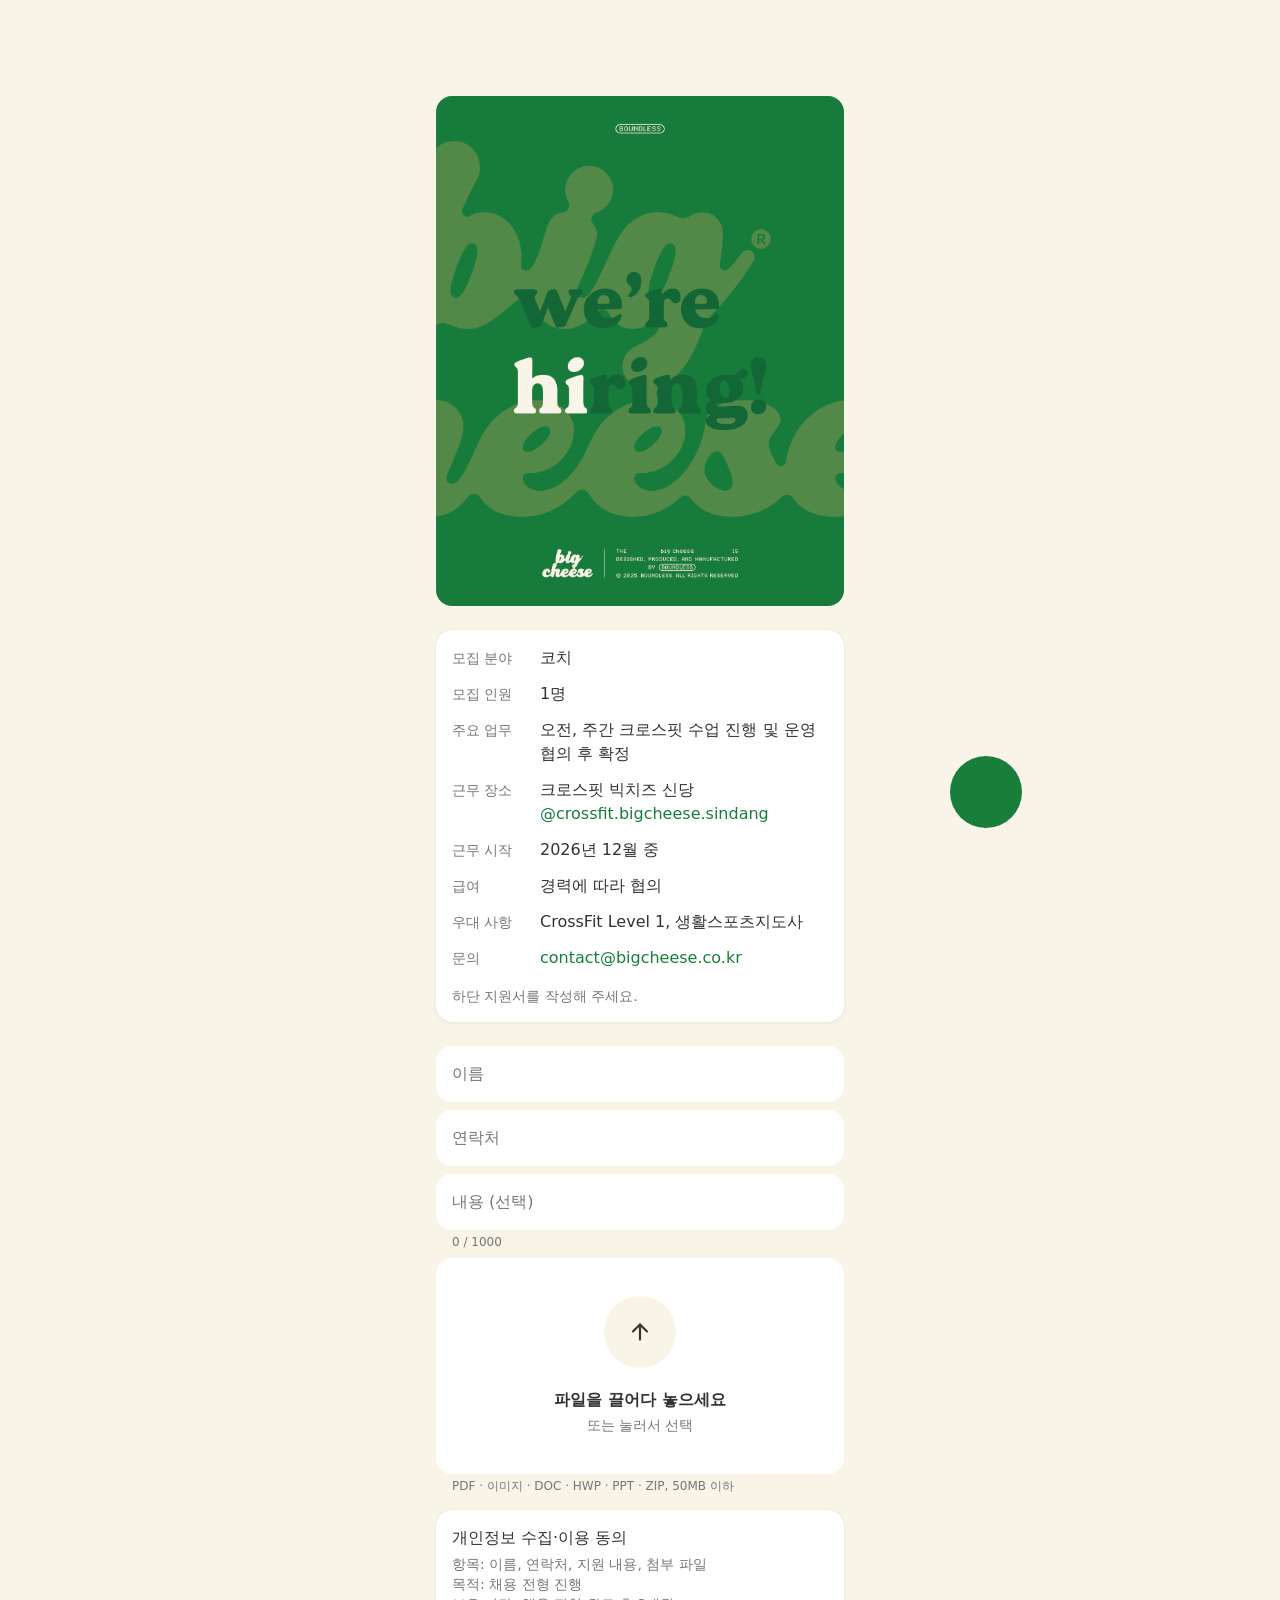
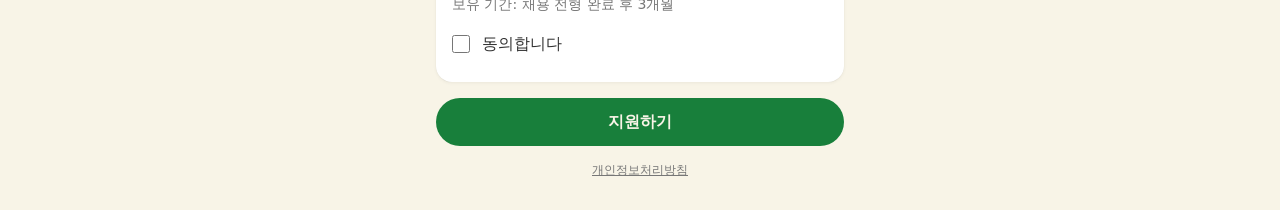
==== recruit.html @ 82b70834 "Update recruit.html" ====
<!DOCTYPE html>
<html lang="ko">
<head>
    <meta charset="UTF-8">
    <meta name="viewport" content="width=device-width, initial-scale=1.0">
    <meta name="theme-color" content="#F8F4E7">
    <meta name="robots" content="noindex">
    <title>채용 지원 | bigcheese</title>
    <link rel="icon" type="image/png" sizes="196x196" href="https://cdn.imweb.me/thumbnail/20250306/180662c3f2550.png">
    <link rel="stylesheet" crossorigin href="https://cdn.jsdelivr.net/gh/orioncactus/pretendard@v1.3.9/dist/web/variable/pretendardvariable-dynamic-subset.min.css">
    <style>
        /* 빅치즈 디자인 규격 — 앱 header.html과 같은 토큰 · 컴포넌트 (필요한 것만) */
        :root {
            --bc-color-primary: #187F3B;
            --bc-color-on-primary: #F8F4E7;
            --bc-color-surface: #F8F4E7;
            --bc-color-surface-container-lowest: #FFFFFF;
            --bc-color-on-surface: #333333;
            --bc-color-on-surface-variant: #777777;
            --bc-color-outline: #CCCCCC;
            --bc-color-outline-variant: #E6E6E6;
            --bc-color-error: #E4007F;
            --bc-color-inverse-surface: #333333;
            --bc-color-inverse-on-surface: #F8F4E7;
            --bc-font-body: "Pretendard Variable", Pretendard, -apple-system, BlinkMacSystemFont, system-ui, Roboto, sans-serif;
            --bc-type-title-m-em: 600 16px/24px var(--bc-font-body);
            --bc-type-title-m: 500 16px/24px var(--bc-font-body);
            --bc-type-body-l: 400 16px/24px var(--bc-font-body);
            --bc-type-body-m: 400 14px/20px var(--bc-font-body);
            --bc-type-body-s: 400 12px/16px var(--bc-font-body);
            --bc-type-label-l: 500 14px/20px var(--bc-font-body);
            --bc-space-4: 4px; --bc-space-8: 8px; --bc-space-12: 12px; --bc-space-16: 16px; --bc-space-24: 24px; --bc-space-32: 32px;
            --bc-radius-input: 16px; --bc-radius-card: 16px; --bc-radius-list-item: 4px; --bc-radius-full: 999px;
            --bc-layout-margin: 16px; --bc-layout-max-width: 440px;
            --bc-touch-min: 44px;
            --bc-elevation-1: 0 0.1px 1px 0 rgba(0, 0, 0, 0.1), 0 1px 3px 1px rgba(0, 0, 0, 0.03);
            --bc-elevation-3: 0 1px 3px 0 rgba(0, 0, 0, 0.30), 0 4px 8px 3px rgba(0, 0, 0, 0.15);
        }

        * { margin: 0; padding: 0; box-sizing: border-box; }
        body {
            background: var(--bc-color-surface); color: var(--bc-color-on-surface);
            font: var(--bc-type-body-l); word-break: keep-all; -webkit-tap-highlight-color: transparent;
        }
        [hidden] { display: none !important; }

        /* bc-page */
        .bc-page {
            width: 100%; max-width: var(--bc-layout-max-width); margin: 0 auto;
            padding: var(--bc-space-32) var(--bc-layout-margin); font-kerning: normal;
        }
        .bc-body-s { font: var(--bc-type-body-s); }

        /* bc-input + bc-field (M3 filled text field) */
        .bc-input {
            width: 100%; height: 48px; padding: 0 var(--bc-space-16);
            border: 0; border-radius: var(--bc-radius-input); outline: none;
            font: var(--bc-type-body-l); color: var(--bc-color-on-surface);
            background: var(--bc-color-surface-container-lowest);
            -webkit-appearance: none; appearance: none;
        }
        .bc-input::placeholder  { color: var(--bc-color-outline); }
        .bc-input:focus-visible { box-shadow: inset 0 0 0 2px var(--bc-color-primary); }
        textarea.bc-input { resize: none; }
        .bc-field { position: relative; display: block; }
        .bc-field .bc-input { display: block; height: 56px; padding: 24px var(--bc-space-16) 8px; }
        .bc-field textarea.bc-input { height: 56px; min-height: 56px; overflow: hidden; }
        .bc-field-label {
            position: absolute; left: var(--bc-space-16); right: var(--bc-space-16); top: 16px;
            overflow: hidden; white-space: nowrap; text-overflow: ellipsis; pointer-events: none;
            font: var(--bc-type-body-l); color: var(--bc-color-on-surface-variant);
            transition: top 0.15s, font-size 0.15s, line-height 0.15s;
        }
        .bc-field .bc-input:focus + .bc-field-label,
        .bc-field .bc-input:not(:placeholder-shown) + .bc-field-label { top: 8px; font: var(--bc-type-body-s); }
        .bc-field .bc-input:focus + .bc-field-label { color: var(--bc-color-primary); }
        .bc-field .bc-input::placeholder       { color: transparent; }
        .bc-field .bc-input:focus::placeholder { color: var(--bc-color-outline); }
        .bc-field-support { display: block; margin-top: var(--bc-space-4); padding: 0 var(--bc-space-16); font: var(--bc-type-body-s); color: var(--bc-color-on-surface-variant); }
        .bc-field-support.is-error-msg { display: none; color: var(--bc-color-error); }
        .bc-field.is-error .bc-input,
        .bc-field.is-error .rc-zone { box-shadow: inset 0 0 0 2px var(--bc-color-error); }
        .bc-field.is-error .bc-field-label { color: var(--bc-color-error); }
        .bc-field.is-error .is-error-msg { display: block; }
        .bc-field.is-error .is-hint { display: none; }

        /* bc-card */
        .bc-card {
            display: flex; flex-direction: column; padding: var(--bc-space-16);
            border-radius: var(--bc-radius-card); background: var(--bc-color-surface-container-lowest);
            box-shadow: var(--bc-elevation-1);
        }

        /* bc-btn L block */
        .bc-btn {
            position: relative; display: inline-flex; align-items: center; justify-content: center;
            border: none; border-radius: var(--bc-radius-full); cursor: pointer;
            background: var(--bc-color-primary); color: var(--bc-color-on-primary);
        }
        .bc-btn:disabled { opacity: 0.38; cursor: default; }
        .bc-btn::before {
            content: ''; position: absolute; inset: 0; border-radius: inherit; pointer-events: none;
            background: currentColor; opacity: 0; transition: opacity 0.15s;
        }
        .bc-btn:active:not(:disabled)::before { opacity: 0.1; }
        .bc-btn-l { min-height: 48px; padding: 0 var(--bc-space-24); font: var(--bc-type-title-m-em); }
        .bc-btn-block { display: flex; width: 100%; }

        /* bc-snackbar — 카카오 채널 버튼 위에 뜸 */
        .bc-snackbar {
            position: fixed; left: 50%; bottom: calc(var(--bc-space-16) + 72px + var(--bc-space-8)); transform: translateX(-50%);
            width: calc(100% - 32px); max-width: calc(var(--bc-layout-max-width) - 32px);
            display: none; align-items: center; min-height: 48px; padding: var(--bc-space-12) var(--bc-space-16);
            border-radius: var(--bc-radius-list-item);
            font: var(--bc-type-body-m); background: var(--bc-color-inverse-surface); color: var(--bc-color-inverse-on-surface);
            box-shadow: var(--bc-elevation-3);
        }
        .bc-snackbar.is-open { display: flex; }

        /* 파일 드롭 (File Drop, DesignBookmark 컴포넌트를 빅치즈 규격으로)
           파일이 위로 오면 면이 살짝 떠오르고 화살표가 까딱이고, 놓으면 원이 삼킴.
           제출하면 원 둘레 링이 실제 업로드 진행률로 차고, 끝나면 초록으로 차오르며 체크가 그려짐 */
        .rc-zone {
            position: relative; height: 216px; border-radius: var(--bc-radius-card);
            background: var(--bc-color-surface-container-lowest); cursor: pointer; overflow: hidden; outline: none;
            will-change: transform; -webkit-user-select: none; user-select: none;
        }
        .rc-zone::after { content: ""; position: absolute; inset: 0; background: var(--bc-color-primary); opacity: calc(var(--h, 0) * 0.08); pointer-events: none; }
        .rc-zone:focus-visible { box-shadow: inset 0 0 0 2px var(--bc-color-primary); }
        .rc-zone.is-locked { cursor: default; }
        .rc-core { position: absolute; left: 50%; top: 38px; width: 72px; height: 72px; margin-left: -36px; border-radius: 50%; background: var(--bc-color-surface); z-index: 1; will-change: transform; }
        .rc-g    { position: absolute; inset: 0; border-radius: 50%; background: var(--bc-color-primary); transform: scale(0); will-change: transform; }
        .rc-ring { position: absolute; inset: 0; width: 100%; height: 100%; transform: rotate(-90deg); opacity: 0; }
        .rc-trk  { stroke: var(--bc-color-outline-variant); }
        .rc-arc  { stroke: var(--bc-color-primary); }
        .rc-ic   { position: absolute; inset: 0; display: grid; place-items: center; color: var(--bc-color-on-surface); will-change: transform, opacity; }
        .rc-ic svg { width: 26px; height: 26px; display: block; }
        .rc-doc  { opacity: 0; }
        .rc-pct  { font: 600 19px/24px var(--bc-font-body); letter-spacing: -.02em; font-variant-numeric: tabular-nums; opacity: 0; }
        .rc-ok   { color: var(--bc-color-on-primary); opacity: 0; }
        .rc-ok svg { width: 30px; height: 30px; }
        .rc-ok path { stroke-dasharray: 24; stroke-dashoffset: 24; }
        .rc-line { position: absolute; left: 16px; right: 16px; z-index: 1; overflow: hidden; text-align: center; pointer-events: none; }
        .rc-line span { position: absolute; left: 0; right: 0; top: 0; white-space: nowrap; overflow: hidden; text-overflow: ellipsis; will-change: transform, opacity; }
        .rc-t { top: 130px; height: 24px; }
        .rc-t span { font: var(--bc-type-title-m-em); }
        .rc-s { top: 157px; height: 20px; }
        .rc-s span { font: var(--bc-type-body-m); color: var(--bc-color-on-surface-variant); font-variant-numeric: tabular-nums; }

        /* 이 화면 배치 */
        .rc-top    { display: flex; align-items: center; justify-content: space-between; gap: var(--bc-space-16); }
        .rc-logo {
            display: block; line-height: 0; background: var(--bc-color-primary);
            -webkit-mask: url(https://cdn.jsdelivr.net/gh/bgchs/bgchs.github.io@main/logo_bc.svg) left center / contain no-repeat;
                    mask: url(https://cdn.jsdelivr.net/gh/bgchs/bgchs.github.io@main/logo_bc.svg) left center / contain no-repeat;
        }
        .rc-logo img { display: block; height: 40px; width: auto; opacity: 0; }
        .rc-sr-only { position: absolute; width: 1px; height: 1px; margin: -1px; padding: 0; overflow: hidden; clip: rect(0 0 0 0); white-space: nowrap; border: 0; }
        .rc-poster { display: block; width: 100%; height: auto; margin: var(--bc-space-24) 0; border-radius: var(--bc-radius-card); }
        .rc-job { margin-bottom: var(--bc-space-24); }
        .rc-job dl { display: grid; grid-template-columns: 72px 1fr; align-items: baseline; gap: var(--bc-space-12) var(--bc-space-16); }
        .rc-job dt { font: var(--bc-type-label-l); color: var(--bc-color-on-surface-variant); }
        .rc-job dd { font: var(--bc-type-body-l); }
        .rc-job a  { color: var(--bc-color-primary); text-decoration: none; }
        .rc-job-note { margin-top: var(--bc-space-16); font: var(--bc-type-body-m); color: var(--bc-color-on-surface-variant); }
        .rc-fields { display: flex; flex-direction: column; gap: var(--bc-space-8); }
        .rc-agree  { margin-top: var(--bc-space-16); }
        .rc-agree-title { font: var(--bc-type-title-m); }
        .rc-agree-list  { list-style: none; margin-top: var(--bc-space-4); font: var(--bc-type-body-m); color: var(--bc-color-on-surface-variant); }
        .rc-agree-row   { display: flex; align-items: center; gap: var(--bc-space-12); min-height: var(--bc-touch-min); margin-top: var(--bc-space-8); cursor: pointer; }
        .rc-agree-row input { width: 18px; height: 18px; margin: 0; flex-shrink: 0; accent-color: var(--bc-color-primary); }
        .rc-agree.is-error { box-shadow: inset 0 0 0 2px var(--bc-color-error); }
        .rc-agree.is-error + .is-error-msg { display: block; }
        .rc-submit { margin-top: var(--bc-space-16); }
        .rc-done   { text-align: center; }
        .rc-privacy { display: block; margin-top: var(--bc-space-16); text-align: center; color: var(--bc-color-on-surface-variant); }

        /* 카카오톡 채널 버튼: 모바일은 내용 기둥(440) 오른쪽 아래 16, PC는 내용 바깥 */
        .rc-kakao {
            position: fixed; bottom: var(--bc-space-16);
            right: max(var(--bc-layout-margin), calc((100% - var(--bc-layout-max-width)) / 2 + var(--bc-layout-margin)));
            z-index: 10;
            display: flex; align-items: center; justify-content: center;
            width: 72px; height: 72px; border-radius: 50%;
            background: var(--bc-color-primary);
        }
        .bc-page { padding-bottom: calc(var(--bc-space-16) + 72px + var(--bc-space-16)); }
        @media (min-width: 768px) {
            .rc-kakao { right: auto; left: calc(50% + 310px); bottom: 72px; }
            .bc-page { padding-bottom: var(--bc-space-32); }
            .bc-snackbar { bottom: var(--bc-space-16); }
        }
        .rc-kakao .ch-icon {
            width: 40px; height: 40px; background: #fff;
            -webkit-mask: url(https://cdn.jsdelivr.net/gh/bgchs/bgchs.github.io@main/btn/btn_channel.svg) center / contain no-repeat;
                    mask: url(https://cdn.jsdelivr.net/gh/bgchs/bgchs.github.io@main/btn/btn_channel.svg) center / contain no-repeat;
        }
    </style>
</head>
<body>
<main class="bc-page">
    <header class="rc-top">
        <a class="rc-logo" href="/"><img src="https://cdn.jsdelivr.net/gh/bgchs/bgchs.github.io@main/logo_bc.svg" alt="bigcheese"></a>
        <h1 class="rc-sr-only">채용 지원</h1>
    </header>

    <img class="rc-poster" src="https://bgchs.github.io/hiring_poster.png" alt="WE'RE HIRING">

    <section class="bc-card rc-job" aria-label="채용 공고">
        <dl>
            <dt>모집 분야</dt><dd>코치</dd>
            <dt>모집 인원</dt><dd>1명</dd>
            <dt>주요 업무</dt><dd>오전, 주간 크로스핏 수업 진행 및 운영<br>협의 후 확정</dd>
            <dt>근무 장소</dt><dd>크로스핏 빅치즈 신당<br><a href="https://www.instagram.com/crossfit.bigcheese.sindang" target="_blank" rel="noopener">@crossfit.bigcheese.sindang</a></dd>
            <dt>근무 시작</dt><dd>2026년 12월 중</dd>
            <dt>급여</dt><dd>경력에 따라 협의</dd>
            <dt>우대 사항</dt><dd>CrossFit Level 1, 생활스포츠지도사</dd>
            <dt>문의</dt><dd><a href="mailto:contact@bigcheese.co.kr">contact@bigcheese.co.kr</a></dd>
        </dl>
        <p class="rc-job-note">하단 지원서를 작성해 주세요.</p>
    </section>

    <form id="rc-form" novalidate>
        <div class="rc-fields">
            <label class="bc-field">
                <input class="bc-input" id="rc-name" type="text" maxlength="50" autocomplete="name" placeholder=" ">
                <span class="bc-field-label">이름</span>
                <span class="bc-field-support is-error-msg"></span>
            </label>
            <label class="bc-field">
                <input class="bc-input" id="rc-phone" type="tel" inputmode="numeric" maxlength="13" autocomplete="tel" placeholder="010-0000-0000">
                <span class="bc-field-label">연락처</span>
                <span class="bc-field-support is-error-msg"></span>
            </label>
            <label class="bc-field">
                <textarea class="bc-input" id="rc-content" maxlength="1000" placeholder=" "></textarea>
                <span class="bc-field-label">내용 (선택)</span>
                <span class="bc-field-support is-error-msg"></span>
                <span class="bc-field-support is-hint"><span id="rc-count">0</span> / 1000</span>
            </label>
            <div class="bc-field">
                <div class="rc-zone" id="rc-zone" role="button" tabindex="0" aria-label="파일 첨부. 끌어다 놓거나 눌러서 선택">
                    <div class="rc-core" id="rc-core">
                        <i class="rc-g" id="rc-g"></i>
                        <svg class="rc-ring" id="rc-ring" viewBox="0 0 72 72" fill="none" stroke-width="3" stroke-linecap="round"><circle class="rc-trk" cx="36" cy="36" r="33"/><circle class="rc-arc" id="rc-arc" cx="36" cy="36" r="33"/></svg>
                        <span class="rc-ic" id="rc-up"><svg viewBox="0 0 24 24" fill="none" stroke="currentColor" stroke-width="2" stroke-linecap="round" stroke-linejoin="round"><path d="M12 19V5M5.5 11.5 12 5l6.5 6.5"/></svg></span>
                        <span class="rc-ic rc-doc" id="rc-doc"><svg viewBox="0 0 24 24" fill="none" stroke="currentColor" stroke-width="1.9" stroke-linecap="round" stroke-linejoin="round"><path d="M14 3H7a2 2 0 0 0-2 2v14a2 2 0 0 0 2 2h10a2 2 0 0 0 2-2V8z"/><path d="M14 3v5h5"/></svg></span>
                        <span class="rc-ic rc-pct" id="rc-pct">0</span>
                        <span class="rc-ic rc-ok" id="rc-ok"><svg viewBox="0 0 24 24" fill="none" stroke="currentColor" stroke-width="2.4" stroke-linecap="round" stroke-linejoin="round"><path id="rc-tick" d="M5 12.5l4.5 4.5L19 7.5"/></svg></span>
                    </div>
                    <div class="rc-line rc-t" id="rc-t"><span></span></div>
                    <div class="rc-line rc-s" id="rc-s"><span></span></div>
                    <input type="file" id="rc-file" hidden tabindex="-1" aria-hidden="true" accept=".pdf,.jpg,.jpeg,.png,.doc,.docx,.hwp,.hwpx,.ppt,.pptx,.zip">
                </div>
                <span class="bc-field-support is-error-msg"></span>
                <span class="bc-field-support is-hint">PDF · 이미지 · DOC · HWP · PPT · ZIP, 50MB 이하</span>
            </div>
        </div>

        <div class="bc-card rc-agree" id="rc-agree-card">
            <p class="rc-agree-title">개인정보 수집·이용 동의</p>
            <ul class="rc-agree-list">
                <li>항목: 이름, 연락처, 지원 내용, 첨부 파일</li>
                <li>목적: 채용 전형 진행</li>
                <li>보유 기간: 채용 전형 완료 후 3개월</li>
            </ul>
            <label class="rc-agree-row"><input type="checkbox" id="rc-agree"> 동의합니다</label>
        </div>
        <span class="bc-field-support is-error-msg">동의가 필요합니다.</span>

        <button class="bc-btn bc-btn-l bc-btn-block rc-submit" id="rc-submit" type="submit">지원하기</button>
    </form>

    <div class="bc-card rc-done" id="rc-done" hidden>지원이 접수되었습니다.</div>

    <a class="bc-body-s rc-privacy" href="/privacy">개인정보처리방침</a>
</main>

<a class="rc-kakao" href="https://pf.kakao.com/_xaFPfn/chat" target="_blank" rel="noopener">
    <span class="ch-icon" role="img" aria-label="카카오톡 채널 문의"></span>
</a>

<div class="bc-snackbar" id="rc-snackbar" role="status"></div>

<script>
/* ==========================================
   파일 드롭 (RCDrop)
   DesignBookmark File Drop의 스프링 엔진과 스프링 값(stiffness damping)을 그대로 사용.
   데모용 자동 재생(파일 칩이 날아오는 장면)은 빼고, 실제 선택 · 업로드 진행률에 연결.
   ========================================== */
window.RCDrop = (() => {
    /* 스프링 엔진 (원본 motion.js와 같음): rAF 한 루프, dt 상한 1/30초, 프레임당 4번 나눠 계산 */
    const reduce = matchMedia('(prefers-reduced-motion: reduce)').matches;
    const S = (x, k = 400, c = 30) => ({ x, v: 0, t: x, k, c: reduce ? 2 * Math.sqrt(k) : c });   // 움직임 줄이기: 임계 감쇠(튕김 없음)
    const step = (s, dt) => { const a = -s.k * (s.x - s.t) - s.c * s.v; s.v += a * dt; s.x += s.v * dt; };
    const clamp = (v, a, b) => Math.max(a, Math.min(b, v));
    const timers = [];
    const after = (sec, fn) => { timers.push({ t: sec, fn }); };

    const $ = id => document.getElementById(id);
    const zone = $('rc-zone'), core = $('rc-core'), g = $('rc-g'), ring = $('rc-ring'), arc = $('rc-arc');
    const up = $('rc-up'), doc = $('rc-doc'), pct = $('rc-pct'), ok = $('rc-ok'), tick = $('rc-tick'), pick = $('rc-file');
    const CIRC = 2 * Math.PI * 33;
    const MAX_SIZE = 50 * 1024 * 1024;
    const EXT_RE = /\.(pdf|jpe?g|png|docx?|hwpx?|pptx?|zip)$/i;
    arc.style.strokeDasharray = CIRC.toFixed(2);

    /* 끌어다 놓기가 되는 기기(마우스)만 "끌어다 놓으세요" */
    const canDrag = matchMedia('(hover: hover) and (pointer: fine)').matches;
    const IDLE_T = canDrag ? '파일을 끌어다 놓으세요' : '눌러서 파일 선택';
    const IDLE_S = canDrag ? '또는 눌러서 선택' : '이력서 · 포트폴리오';

    /* 두 줄 글자: 이전 글자는 위로 빠지고 새 글자가 올라옴 */
    const line = id => { const el = $(id); return { el, cur: el.firstElementChild, old: null, o: S(1, 360, 30) }; };
    const T = line('rc-t'), U = line('rc-s');
    T.cur.textContent = IDLE_T; U.cur.textContent = IDLE_S;
    function say(l, text) {
        if (l.cur.textContent === text) return;
        if (l.old) l.old.remove();
        l.old = l.cur;
        l.cur = document.createElement('span');
        l.cur.textContent = text;
        l.el.appendChild(l.cur);
        l.o.x = 0; l.o.v = 0; l.o.t = 1;
    }

    /* 원본 스프링 값 그대로 */
    const ZS = S(1, 380, 16), ZH = S(0, 300, 26), CS = S(1, 420, 14);                        // 영역 눌림, 파일 올라옴, 원 삼킴
    const UP = S(1, 420, 30), DOC = S(0, 420, 30), PO = S(0, 420, 30), RO = S(0, 300, 30);   // 화살표, 파일 아이콘, 숫자, 링
    const G = S(0, 260, 21), K = S(0, 200, 26);                                               // 초록 채움, 체크
    let phase = 'idle', p = 0, total = 0, name = '', overAt = -9, clock = 0, file = null;
    let onError = () => {}, onPick = () => {};

    const fmt = b => b >= 1e6 ? (b / 1e6).toFixed(1) + ' MB' : Math.max(1, Math.round(b / 1e3)) + ' KB';
    const short = n => n.length > 24 ? n.slice(0, 12) + '…' + n.slice(-9) : n;
    const locked = () => phase === 'upload' || phase === 'done';

    function take(f) {
        if (!f || locked()) return;
        if (!EXT_RE.test(f.name)) { onError('지원하지 않는 파일 형식입니다.'); return; }
        if (f.size >= MAX_SIZE) { onError('50MB 이하 파일만 올릴 수 있습니다.'); return; }
        file = f; name = short(f.name); total = f.size; phase = 'attached';
        UP.t = 0; DOC.t = 1;
        CS.x = 1.2; ZS.x = .965;                 // 원이 삼키고, 영역이 살짝 눌림
        say(T, name); say(U, fmt(total));
        onPick();
    }

    /* 칸 밖에 떨어뜨린 파일을 브라우저가 열어버리지 않게 */
    addEventListener('dragover', e => e.preventDefault());
    addEventListener('drop', e => e.preventDefault());

    zone.addEventListener('dragover', e => { e.preventDefault(); if (!locked()) overAt = clock; });
    zone.addEventListener('drop', e => { e.preventDefault(); overAt = -9; take(e.dataTransfer && e.dataTransfer.files[0]); });
    zone.addEventListener('click', e => { if (!locked() && e.target !== pick) pick.click(); });
    zone.addEventListener('keydown', e => { if ((e.key === 'Enter' || e.key === ' ') && !locked()) { e.preventDefault(); pick.click(); } });
    zone.addEventListener('pointerdown', () => { if (!locked()) ZS.x = .975; });
    pick.addEventListener('change', () => { take(pick.files[0]); pick.value = ''; });

    let last = performance.now();
    function loop(now) {
        const dt = Math.min((now - last) / 1000, 1 / 30); last = now;
        for (let i = timers.length - 1; i >= 0; i--) {
            if ((timers[i].t -= dt) <= 0) timers.splice(i, 1)[0].fn();
        }
        for (let n = 0; n < 4; n++) frame(dt / 4);
        render();
        requestAnimationFrame(loop);
    }
    function frame(dt) {
        clock += dt;
        ZH.t = !locked() && clock - overAt < .2 ? 1 : 0;
        [ZS, ZH, CS, UP, DOC, PO, RO, G, K, T.o, U.o].forEach(s => step(s, dt));
    }
    function render() {
        const h = clamp(ZH.x, 0, 1);
        zone.style.setProperty('--h', h.toFixed(3));
        zone.style.transform = `scale(${(ZS.x * (1 + .025 * ZH.x)).toFixed(4)})`;
        core.style.transform = `translateY(${(-5 * ZH.x).toFixed(2)}px) scale(${CS.x.toFixed(4)})`;
        const bob = -3.5 * h * (.5 + .5 * Math.sin(clock * 7));
        up.style.opacity = clamp(UP.x, 0, 1).toFixed(3);
        up.style.transform = `translateY(${(bob + (1 - UP.x) * -12).toFixed(2)}px) scale(${(.6 + .4 * UP.x).toFixed(3)})`;
        doc.style.opacity = clamp(DOC.x, 0, 1).toFixed(3);
        doc.style.transform = `translateY(${(bob + (1 - DOC.x) * 12).toFixed(2)}px) scale(${(.6 + .4 * DOC.x).toFixed(3)})`;
        pct.style.opacity = clamp(PO.x, 0, 1).toFixed(3);
        pct.style.transform = `scale(${(.7 + .3 * PO.x).toFixed(3)})`;
        ring.style.opacity = clamp(RO.x, 0, 1).toFixed(3);
        arc.style.strokeDashoffset = (CIRC * (1 - p)).toFixed(2);
        g.style.transform = `scale(${Math.max(0, G.x).toFixed(4)})`;
        ok.style.opacity = clamp(K.x * 4, 0, 1).toFixed(3);
        tick.style.strokeDashoffset = (24 * (1 - clamp(K.x, 0, 1))).toFixed(2);
        if (phase === 'upload') {
            const n = String(Math.round(p * 100));
            if (pct.textContent !== n) pct.textContent = n;
        }
        [T, U].forEach(l => {
            const o = clamp(l.o.x, 0, 1);
            l.cur.style.opacity = clamp((o - .35) / .65, 0, 1).toFixed(3);   // 새 글자는 이전 글자가 빠진 뒤에
            l.cur.style.transform = `translateY(${((1 - l.o.x) * 16).toFixed(2)}px)`;
            if (l.old) {
                if (o > .985) { l.old.remove(); l.old = null; }
                else { l.old.style.opacity = clamp(1 - o * 1.8, 0, 1).toFixed(3); l.old.style.transform = `translateY(${(-l.o.x * 16).toFixed(2)}px)`; }
            }
        });
    }
    requestAnimationFrame(loop);

    return {
        get file() { return file; },
        set onError(fn) { onError = fn; },
        set onPick(fn) { onPick = fn; },
        /* 제출 시작: 아이콘 → 링 + 숫자 */
        start() {
            phase = 'upload'; p = 0;
            zone.classList.add('is-locked');
            DOC.t = 0; PO.t = 1; RO.t = 1;
            say(T, '업로드 중'); say(U, `0 KB / ${fmt(total)}`);
        },
        /* 실제 업로드 진행률 */
        progress(sent, size) {
            if (phase !== 'upload') return;
            p = size ? clamp(sent / size, 0, 1) : 0;
            const s = `${fmt(sent)} / ${fmt(size)}`;
            if (U.cur.textContent !== s) U.cur.textContent = s;
        },
        /* 완료: 초록으로 차오르고 체크가 그려진 뒤 다음 화면으로 */
        done(next) {
            phase = 'done'; p = 1;
            PO.t = 0; RO.t = 0; G.t = 1; K.t = 1; CS.x = .84;
            say(T, '업로드 완료'); say(U, `${name} · ${fmt(total)}`);
            after(1.2, next);
        },
        /* 실패: 첨부한 상태로 되돌림 */
        fail() {
            phase = 'attached'; p = 0;
            zone.classList.remove('is-locked');
            PO.t = 0; RO.t = 0; DOC.t = 1;
            say(T, name); say(U, fmt(total));
        }
    };
})();
</script>

<script type="module">
    import { initializeApp } from 'https://www.gstatic.com/firebasejs/12.9.0/firebase-app.js';
    import { getStorage, ref, uploadBytesResumable } from 'https://www.gstatic.com/firebasejs/12.9.0/firebase-storage.js';

    const firebaseConfig = {
        apiKey: 'AIzaSyC2IqqRuw4dpM2UWC1Zp8P3Z7qaJGHE6ZE',
        authDomain: 'bigcheese-on-data.firebaseapp.com',
        projectId: 'bigcheese-on-data',
        storageBucket: 'bigcheese-on-data.firebasestorage.app',
        messagingSenderId: '957073358675',
        appId: '1:957073358675:web:afef19212cea7548ffeba6'
    };

    const MAX_SIZE = 50 * 1024 * 1024;
    const EXT_RE = /\.(pdf|jpe?g|png|docx?|hwpx?|pptx?|zip)$/i;

    const storage = getStorage(initializeApp(firebaseConfig));
    const $ = (id) => document.getElementById(id);
    const form = $('rc-form'), submitBtn = $('rc-submit'), zone = $('rc-zone');

    /* BCField (앱 footer와 같은 동작) */
    const BCField = {
        autoGrow(el) {
            el.style.height = 'auto';
            el.style.height = Math.max(56, el.scrollHeight) + 'px';
        },
        setError(el, msg) {
            const box = el.closest('.bc-field');
            box.classList.add('is-error');
            box.querySelector('.is-error-msg').textContent = msg;
        },
        showErrors(list) {
            list.forEach(([el, msg]) => BCField.setError(el, msg));
            if (list[0]) list[0][0].focus();
        }
    };
    document.addEventListener('input', (e) => {
        const field = e.target.closest && e.target.closest('.bc-field.is-error');
        if (field) field.classList.remove('is-error');
    });

    /* BCSnackbar (앱 footer와 같은 동작) */
    let snackTimer;
    function snackbar(text) {
        const s = $('rc-snackbar');
        s.textContent = text;
        s.classList.add('is-open');
        clearTimeout(snackTimer);
        snackTimer = setTimeout(() => s.classList.remove('is-open'), 4000);
    }

    /* 파일 드롭: 고르거나 놓은 파일이 형식 · 용량에 맞지 않으면 그 칸에 오류 */
    RCDrop.onError = (msg) => BCField.setError(zone, msg);
    RCDrop.onPick = () => zone.closest('.bc-field').classList.remove('is-error');

    $('rc-phone').addEventListener('input', (e) => {
        const d = e.target.value.replace(/\D/g, '').slice(0, 11);
        const isDelete = (e.inputType || '').startsWith('delete');
        let v = d.slice(0, 3);
        if (d.length > 3 || (d.length === 3 && !isDelete)) v += '-' + d.slice(3, 7);
        if (d.length > 7 || (d.length === 7 && !isDelete)) v += '-' + d.slice(7);
        e.target.value = v;
    });

    $('rc-content').addEventListener('input', (e) => {
        BCField.autoGrow(e.target);
        $('rc-count').textContent = e.target.value.length;
    });

    $('rc-agree').addEventListener('change', () => $('rc-agree-card').classList.remove('is-error'));

    form.addEventListener('submit', (e) => {
        e.preventDefault();
        const name = $('rc-name').value.trim();
        const phone = $('rc-phone').value.trim();
        const content = $('rc-content').value.trim();
        const file = RCDrop.file;

        const errors = [];
        if (!name) errors.push([$('rc-name'), '이름을 입력해주세요.']);
        if (phone.replace(/\D/g, '').length < 10) errors.push([$('rc-phone'), '연락처를 입력해주세요.']);
        if (!file) errors.push([zone, '파일을 선택해주세요.']);
        else if (!EXT_RE.test(file.name)) errors.push([zone, '지원하지 않는 파일 형식입니다.']);
        else if (file.size >= MAX_SIZE) errors.push([zone, '50MB 이하 파일만 올릴 수 있습니다.']);

        const agreed = $('rc-agree').checked;
        $('rc-agree-card').classList.toggle('is-error', !agreed);

        if (errors.length) { BCField.showErrors(errors); return; }
        if (!agreed) { $('rc-agree').focus(); return; }
        if (!navigator.onLine) { snackbar('인터넷 연결을 확인해주세요.'); return; }

        submitBtn.disabled = true;
        submitBtn.textContent = '제출 중';
        RCDrop.start();
        const fileName = file.name.replace(/[\/\\]/g, '_');
        const task = uploadBytesResumable(ref(storage, `recruit/${crypto.randomUUID()}/${fileName}`), file, {
            customMetadata: { name, phone, content }
        });

        task.on('state_changed',
            (s) => RCDrop.progress(s.bytesTransferred, s.totalBytes),
            () => {
                RCDrop.fail();
                submitBtn.disabled = false;
                submitBtn.textContent = '지원하기';
                snackbar('제출하지 못했습니다. 다시 시도해주세요.');
            },
            () => {
                RCDrop.done(() => {
                    form.hidden = true;
                    $('rc-done').hidden = false;
                });
            }
        );
    });
</script>
</body>
</html>
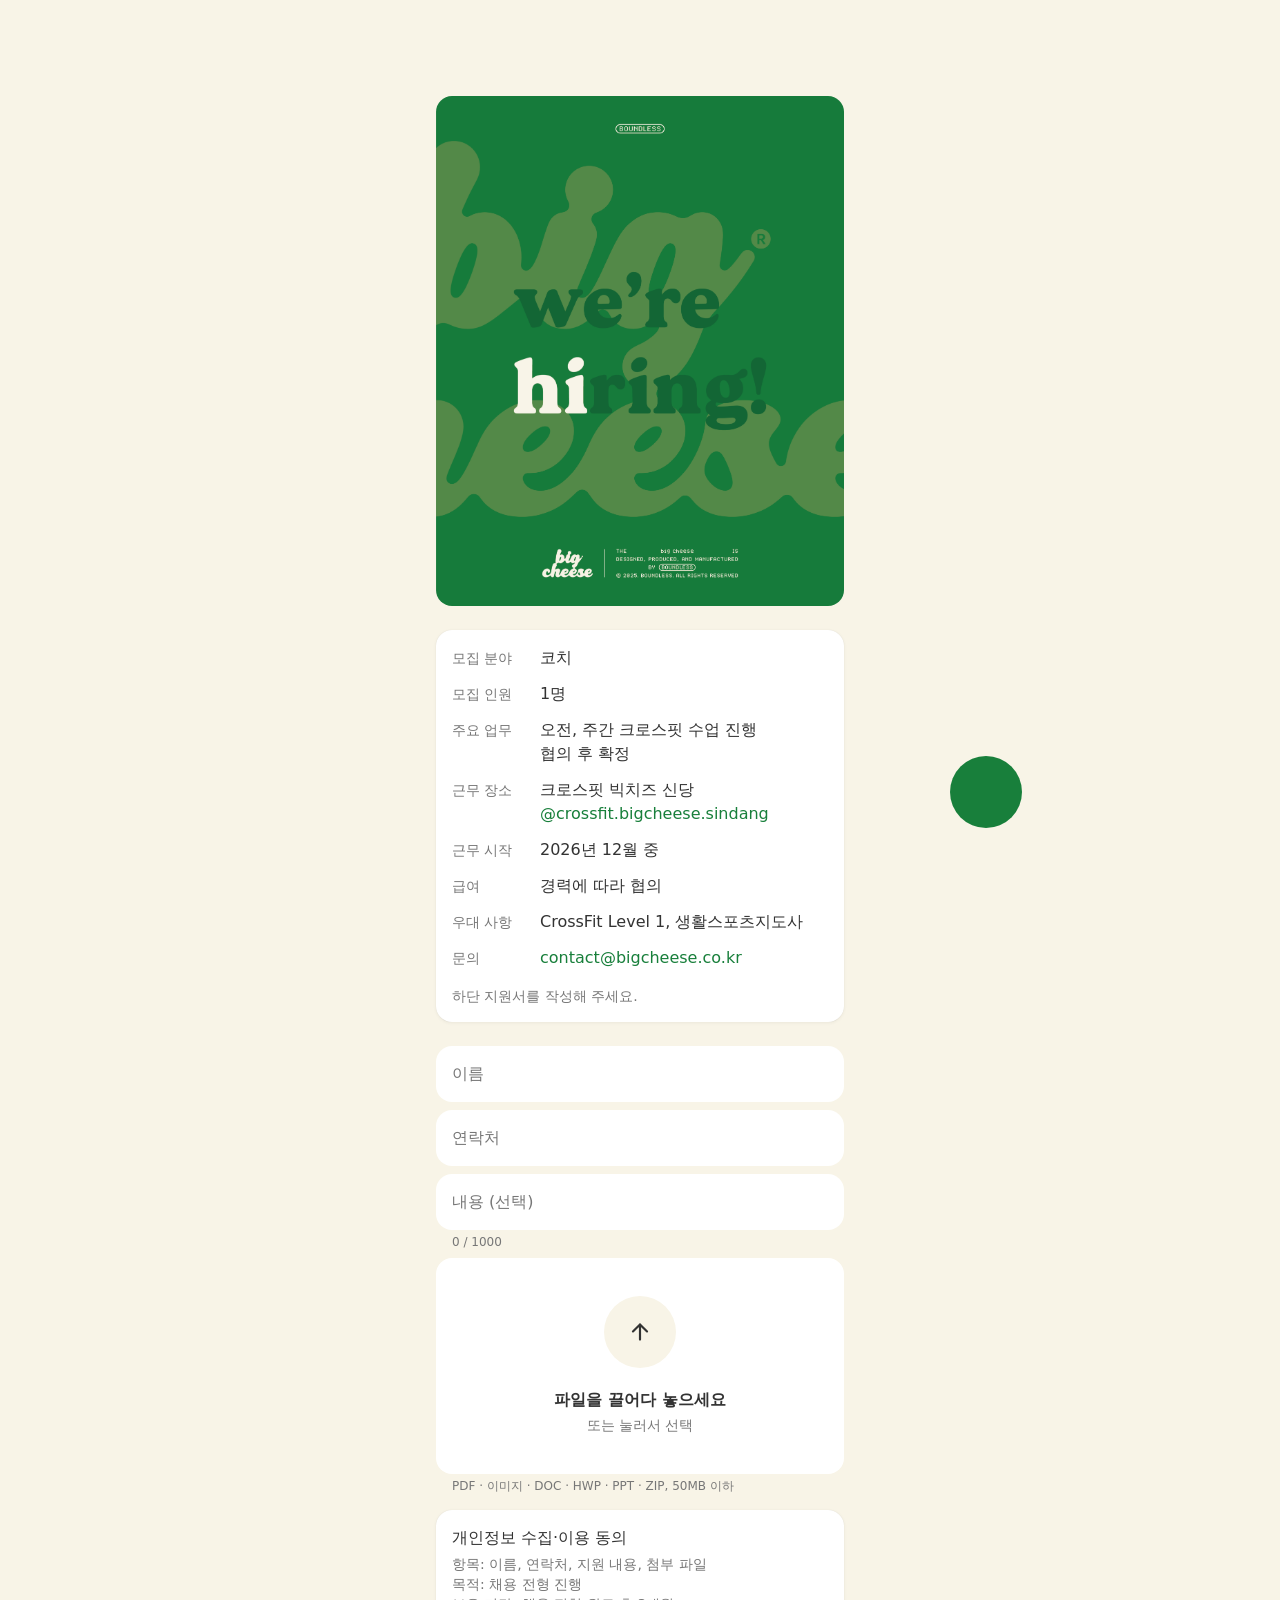
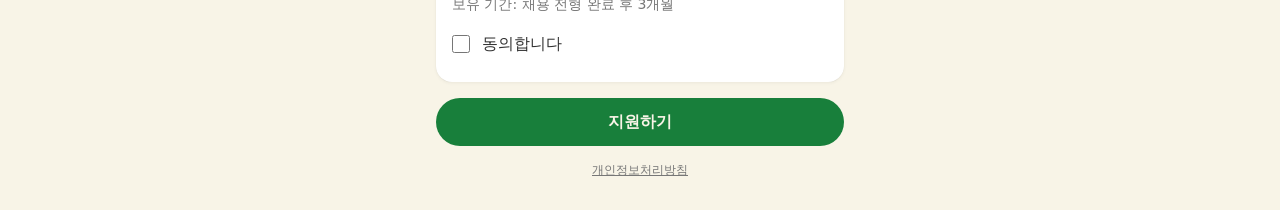
==== commit 511ed8d7: "Update recruit.html" ====
--- a/recruit.html
+++ b/recruit.html
@@ -210,7 +210,7 @@
         <dl>
             <dt>모집 분야</dt><dd>코치</dd>
             <dt>모집 인원</dt><dd>1명</dd>
-            <dt>주요 업무</dt><dd>오전, 주간 크로스핏 수업 진행 및 운영<br>협의 후 확정</dd>
+            <dt>주요 업무</dt><dd>오전, 주간 크로스핏 수업 진행<br>협의 후 확정</dd>
             <dt>근무 장소</dt><dd>크로스핏 빅치즈 신당<br><a href="https://www.instagram.com/crossfit.bigcheese.sindang" target="_blank" rel="noopener">@crossfit.bigcheese.sindang</a></dd>
             <dt>근무 시작</dt><dd>2026년 12월 중</dd>
             <dt>급여</dt><dd>경력에 따라 협의</dd>
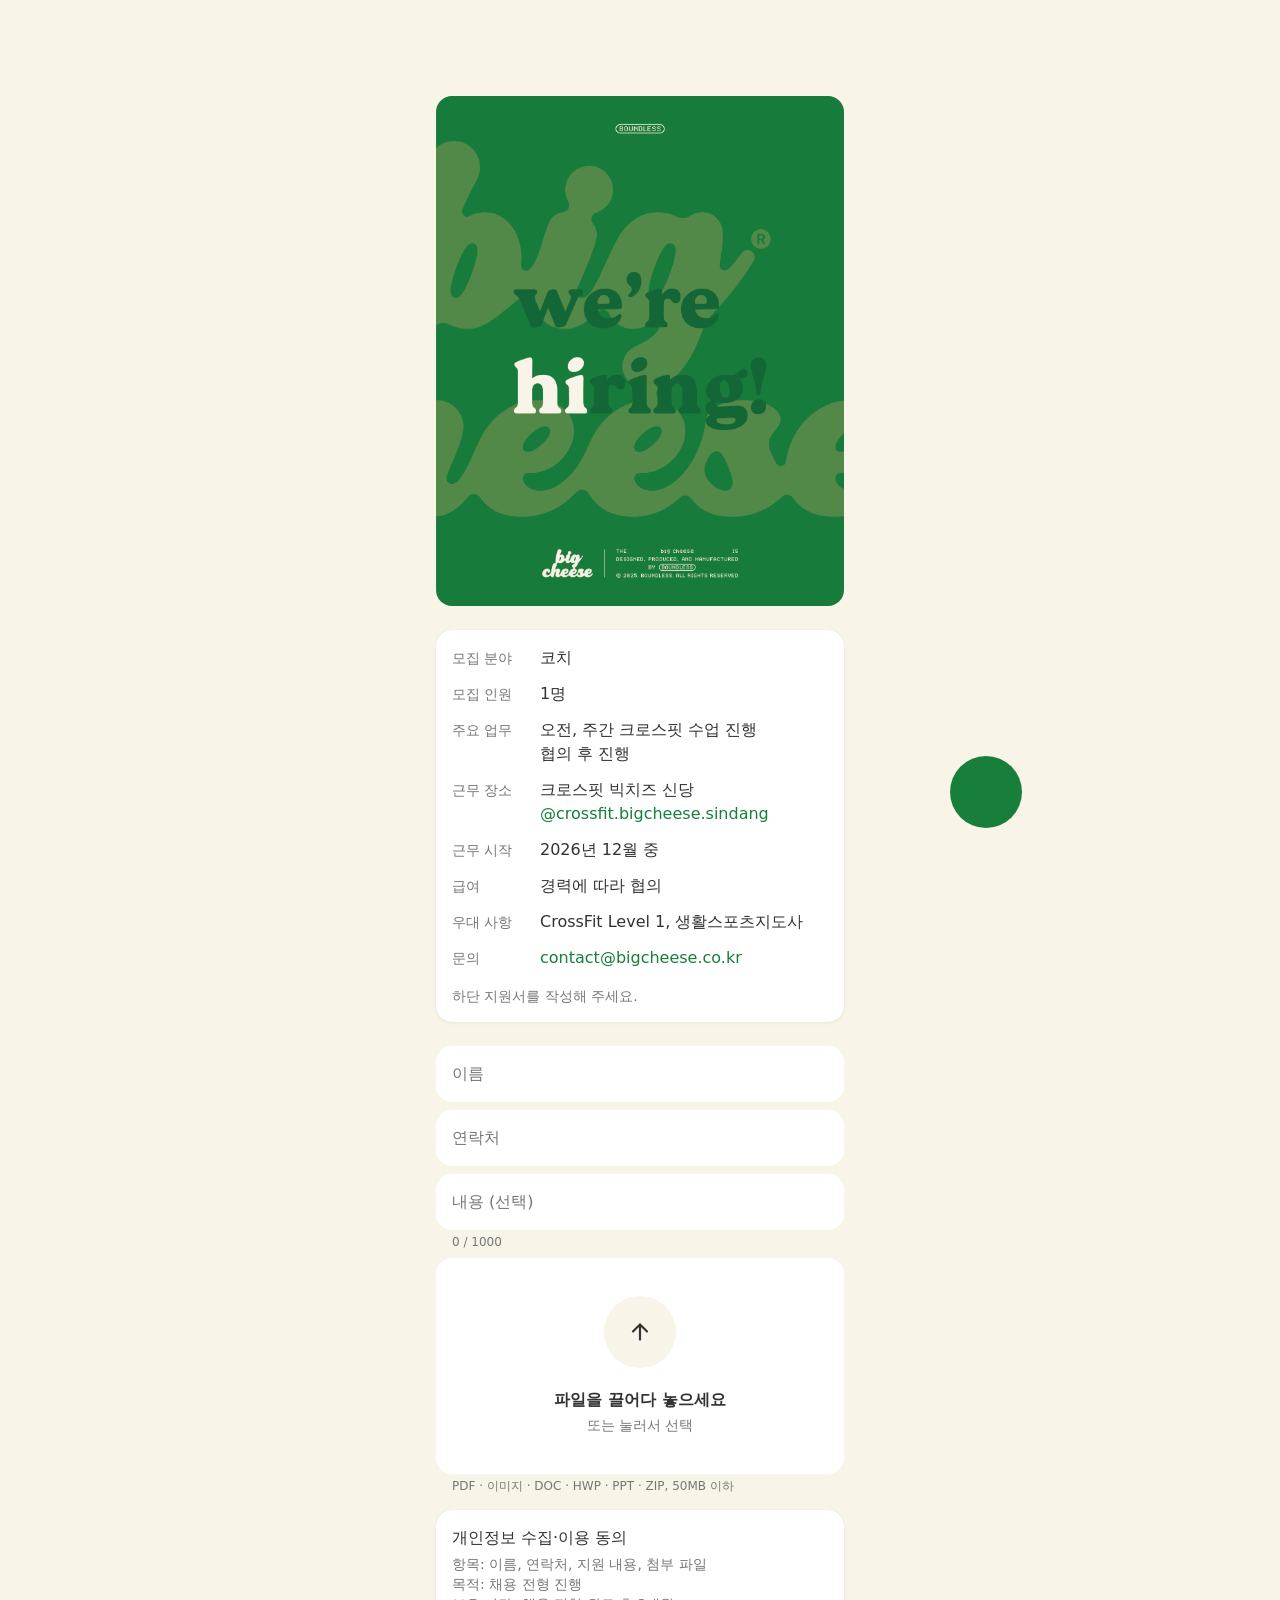
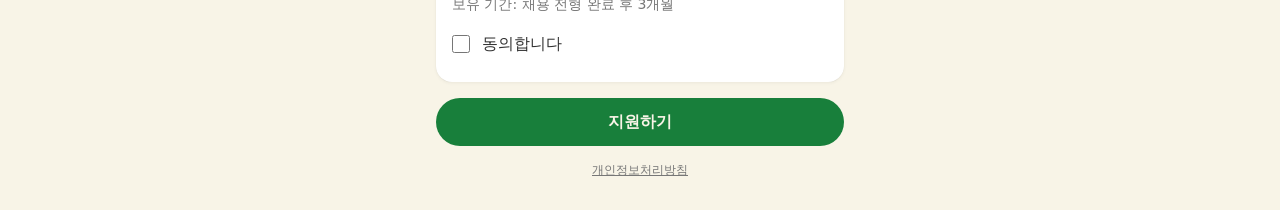
==== commit 8f559f5a: "Update recruit.html" ====
--- a/recruit.html
+++ b/recruit.html
@@ -210,7 +210,7 @@
         <dl>
             <dt>모집 분야</dt><dd>코치</dd>
             <dt>모집 인원</dt><dd>1명</dd>
-            <dt>주요 업무</dt><dd>오전, 주간 크로스핏 수업 진행<br>협의 후 확정</dd>
+            <dt>주요 업무</dt><dd>오전, 주간 크로스핏 수업 진행<br>협의 후 진행</dd>
             <dt>근무 장소</dt><dd>크로스핏 빅치즈 신당<br><a href="https://www.instagram.com/crossfit.bigcheese.sindang" target="_blank" rel="noopener">@crossfit.bigcheese.sindang</a></dd>
             <dt>근무 시작</dt><dd>2026년 12월 중</dd>
             <dt>급여</dt><dd>경력에 따라 협의</dd>
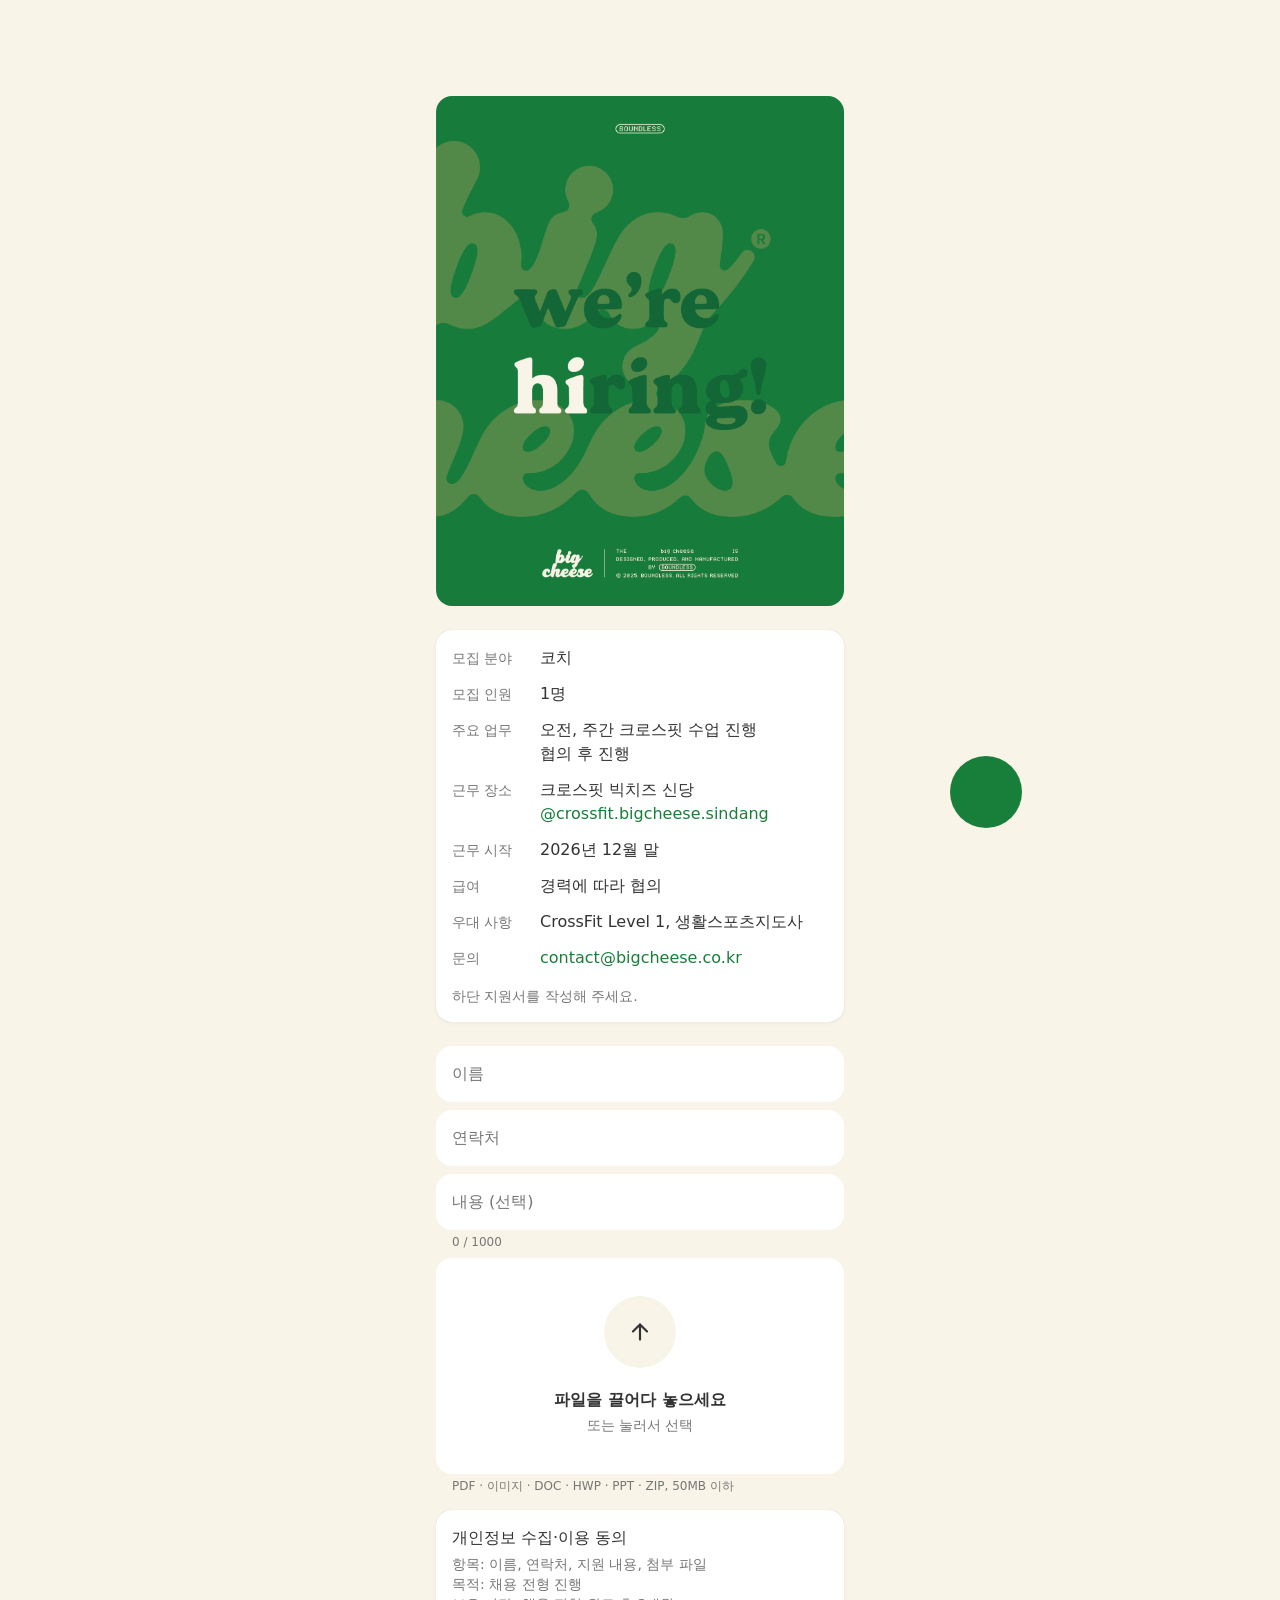
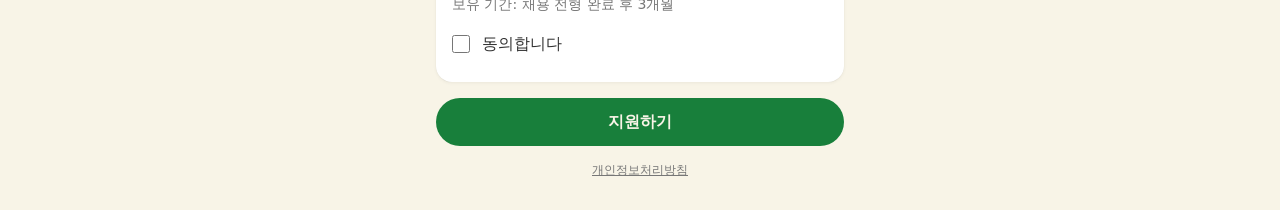
==== commit 781c2b3b: "Update recruit.html" ====
--- a/recruit.html
+++ b/recruit.html
@@ -212,7 +212,7 @@
             <dt>모집 인원</dt><dd>1명</dd>
             <dt>주요 업무</dt><dd>오전, 주간 크로스핏 수업 진행<br>협의 후 진행</dd>
             <dt>근무 장소</dt><dd>크로스핏 빅치즈 신당<br><a href="https://www.instagram.com/crossfit.bigcheese.sindang" target="_blank" rel="noopener">@crossfit.bigcheese.sindang</a></dd>
-            <dt>근무 시작</dt><dd>2026년 12월 중</dd>
+            <dt>근무 시작</dt><dd>2026년 12월 말</dd>
             <dt>급여</dt><dd>경력에 따라 협의</dd>
             <dt>우대 사항</dt><dd>CrossFit Level 1, 생활스포츠지도사</dd>
             <dt>문의</dt><dd><a href="mailto:contact@bigcheese.co.kr">contact@bigcheese.co.kr</a></dd>
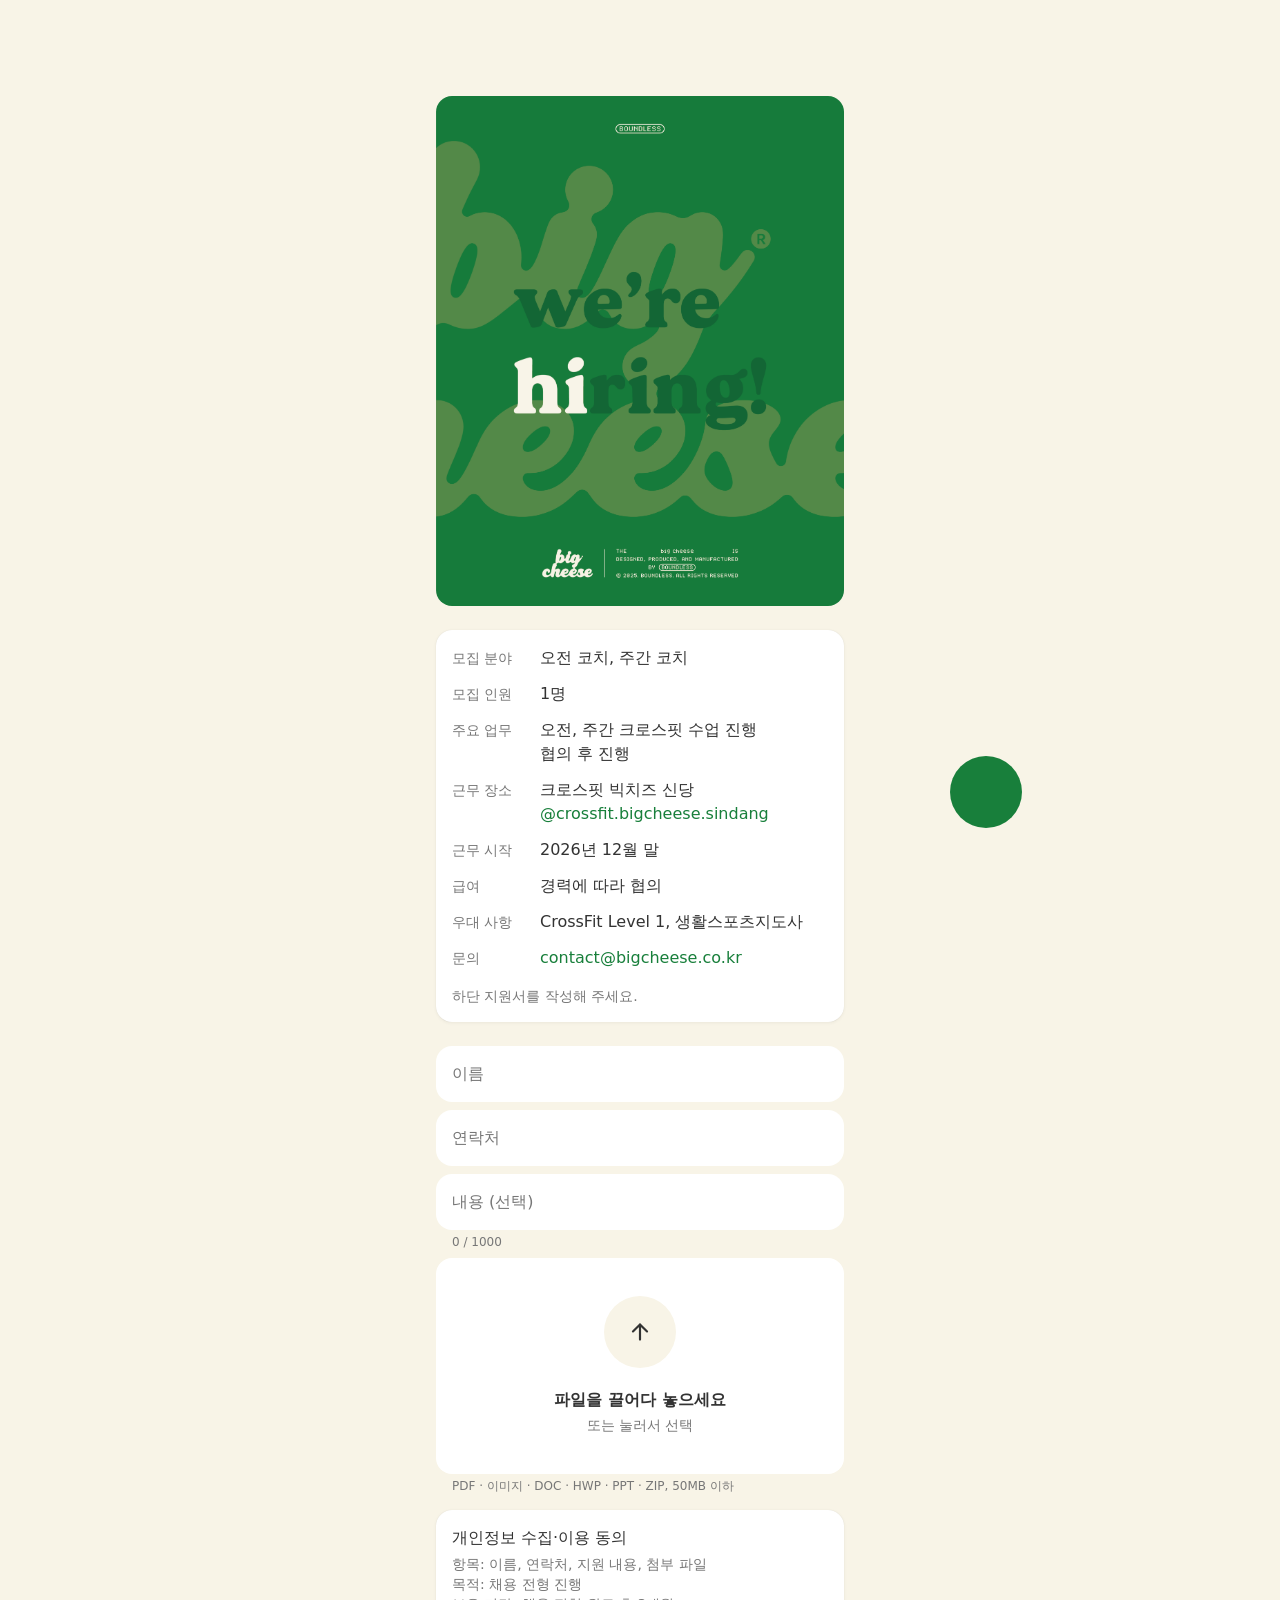
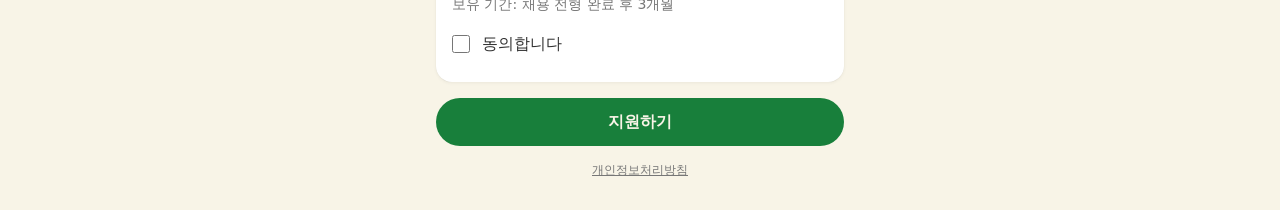
==== commit 740a4fce: "Update recruit.html" ====
--- a/recruit.html
+++ b/recruit.html
@@ -208,7 +208,7 @@
 
     <section class="bc-card rc-job" aria-label="채용 공고">
         <dl>
-            <dt>모집 분야</dt><dd>코치</dd>
+            <dt>모집 분야</dt><dd>오전 코치, 주간 코치</dd>
             <dt>모집 인원</dt><dd>1명</dd>
             <dt>주요 업무</dt><dd>오전, 주간 크로스핏 수업 진행<br>협의 후 진행</dd>
             <dt>근무 장소</dt><dd>크로스핏 빅치즈 신당<br><a href="https://www.instagram.com/crossfit.bigcheese.sindang" target="_blank" rel="noopener">@crossfit.bigcheese.sindang</a></dd>
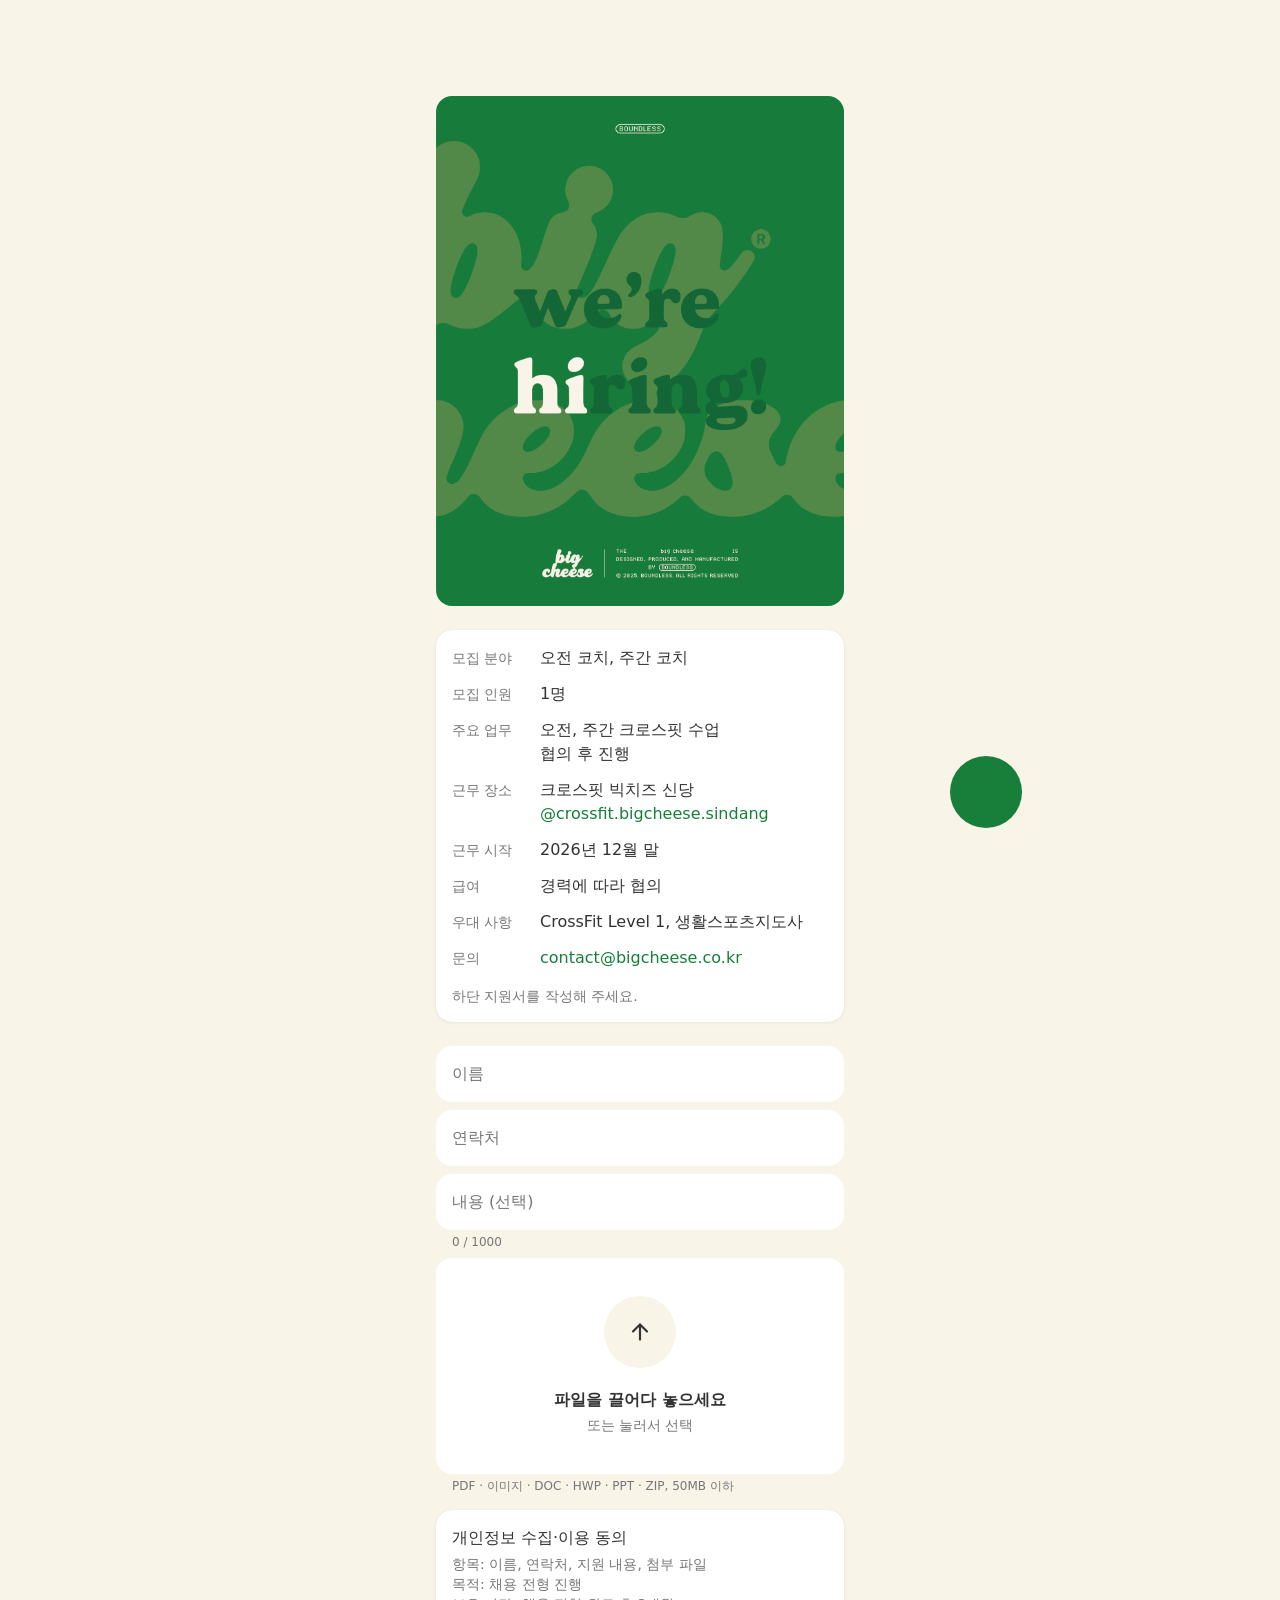
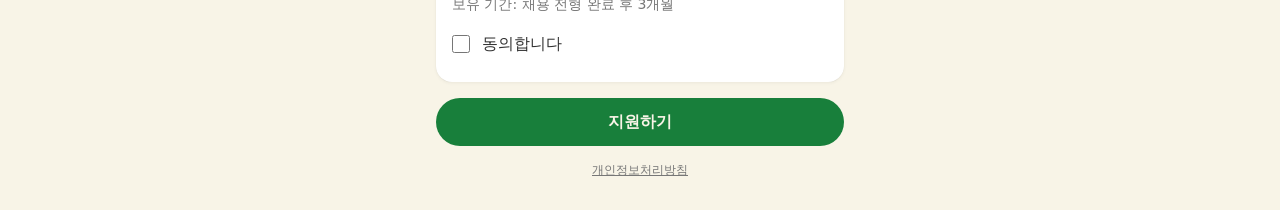
==== commit 3d872117: "Update recruit.html" ====
--- a/recruit.html
+++ b/recruit.html
@@ -210,7 +210,7 @@
         <dl>
             <dt>모집 분야</dt><dd>오전 코치, 주간 코치</dd>
             <dt>모집 인원</dt><dd>1명</dd>
-            <dt>주요 업무</dt><dd>오전, 주간 크로스핏 수업 진행<br>협의 후 진행</dd>
+            <dt>주요 업무</dt><dd>오전, 주간 크로스핏 수업<br>협의 후 진행</dd>
             <dt>근무 장소</dt><dd>크로스핏 빅치즈 신당<br><a href="https://www.instagram.com/crossfit.bigcheese.sindang" target="_blank" rel="noopener">@crossfit.bigcheese.sindang</a></dd>
             <dt>근무 시작</dt><dd>2026년 12월 말</dd>
             <dt>급여</dt><dd>경력에 따라 협의</dd>
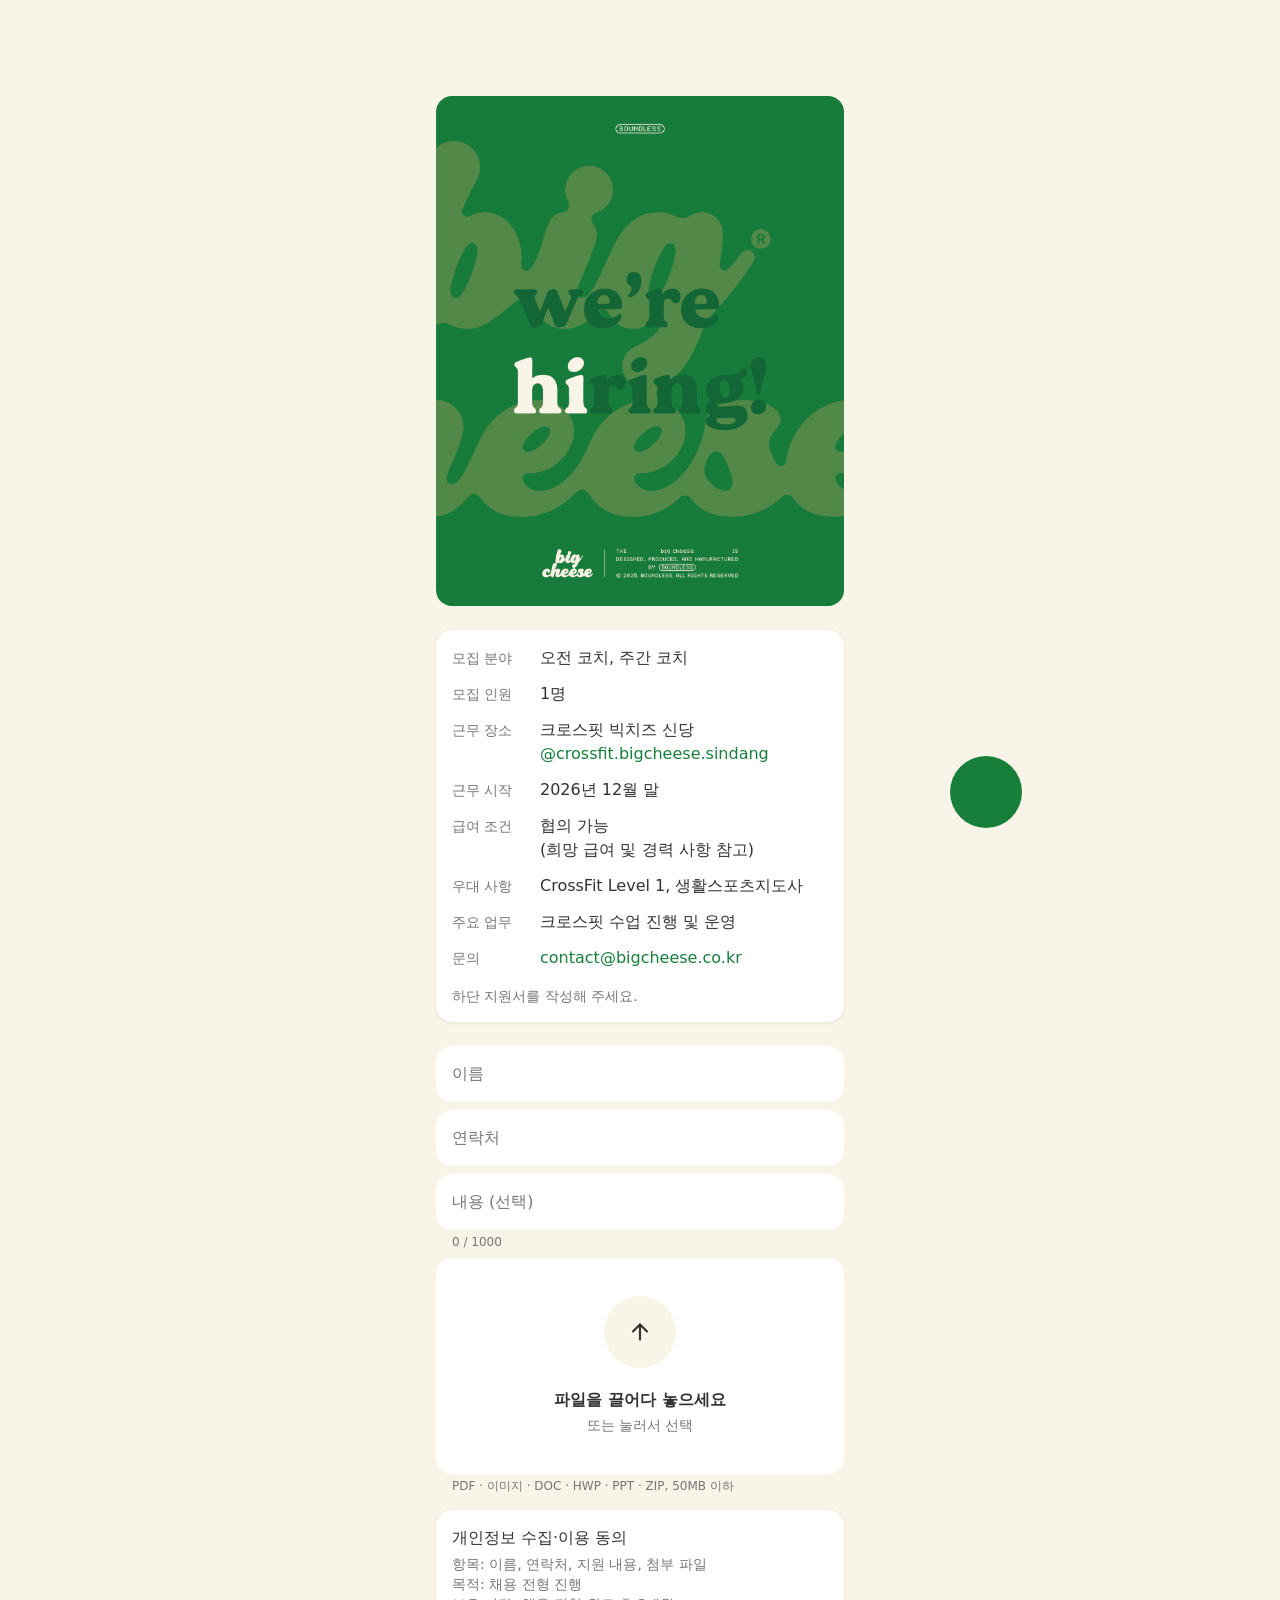
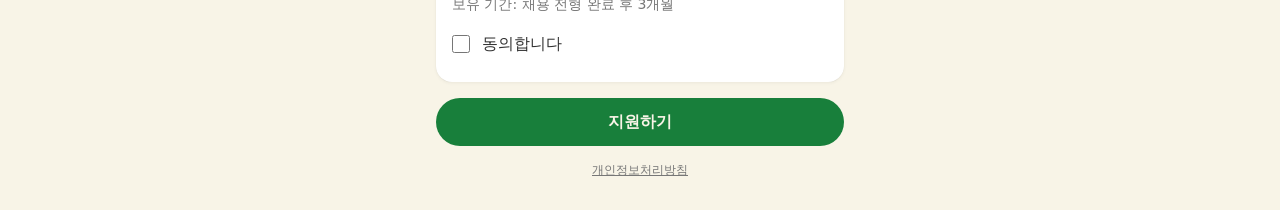
==== commit d7d04c92: "Update recruit.html" ====
--- a/recruit.html
+++ b/recruit.html
@@ -175,25 +175,41 @@
         .rc-done   { text-align: center; }
         .rc-privacy { display: block; margin-top: var(--bc-space-16); text-align: center; color: var(--bc-color-on-surface-variant); }
 
-        /* 카카오톡 채널 버튼: 모바일은 내용 기둥(440) 오른쪽 아래 16, PC는 내용 바깥 */
+        /* 카카오톡 채널 버튼
+           모바일: 앱 홈 FAB와 같음 — 48 · 아이콘 24 크림 · 그림자 3, 오른쪽 16, 아래는 앱 하단 내비(64 + 20 또는 홈 표시줄) 위 16
+           PC: 내용 바깥 오른쪽, 72 · 아이콘 40 (crossfit 페이지와 같음) */
+        :root {
+            --rc-fab-size: 48px;
+            --rc-fab-bottom: calc(64px + max(20px, env(safe-area-inset-bottom, 0px)) + var(--bc-space-16));
+        }
         .rc-kakao {
-            position: fixed; bottom: var(--bc-space-16);
+            position: fixed; bottom: var(--rc-fab-bottom);
             right: max(var(--bc-layout-margin), calc((100% - var(--bc-layout-max-width)) / 2 + var(--bc-layout-margin)));
             z-index: 10;
             display: flex; align-items: center; justify-content: center;
-            width: 72px; height: 72px; border-radius: 50%;
+            width: var(--rc-fab-size); height: var(--rc-fab-size); border-radius: 50%;
             background: var(--bc-color-primary);
-        }
-        .bc-page { padding-bottom: calc(var(--bc-space-16) + 72px + var(--bc-space-16)); }
+            box-shadow: var(--bc-elevation-3);
+            -webkit-tap-highlight-color: transparent;
+        }
+        .rc-kakao::before {
+            content: ''; position: absolute; inset: 0; border-radius: inherit; pointer-events: none;
+            background: var(--bc-color-on-primary); opacity: 0; transition: opacity 0.15s;
+        }
+        .rc-kakao:active::before { opacity: 0.1; }
+        .rc-kakao .ch-icon {
+            width: 24px; height: 24px; background: var(--bc-color-on-primary);
+            -webkit-mask: url(https://cdn.jsdelivr.net/gh/bgchs/bgchs.github.io@main/btn/btn_channel.svg) center / contain no-repeat;
+                    mask: url(https://cdn.jsdelivr.net/gh/bgchs/bgchs.github.io@main/btn/btn_channel.svg) center / contain no-repeat;
+        }
+        .bc-page { padding-bottom: calc(var(--rc-fab-bottom) + var(--rc-fab-size) + var(--bc-space-16)); }
+        .bc-snackbar { bottom: calc(var(--rc-fab-bottom) + var(--rc-fab-size) + var(--bc-space-8)); }
         @media (min-width: 768px) {
-            .rc-kakao { right: auto; left: calc(50% + 310px); bottom: 72px; }
+            :root { --rc-fab-size: 72px; }
+            .rc-kakao { right: auto; left: calc(50% + 310px); bottom: 72px; box-shadow: none; }
+            .rc-kakao .ch-icon { width: 40px; height: 40px; }
             .bc-page { padding-bottom: var(--bc-space-32); }
             .bc-snackbar { bottom: var(--bc-space-16); }
-        }
-        .rc-kakao .ch-icon {
-            width: 40px; height: 40px; background: #fff;
-            -webkit-mask: url(https://cdn.jsdelivr.net/gh/bgchs/bgchs.github.io@main/btn/btn_channel.svg) center / contain no-repeat;
-                    mask: url(https://cdn.jsdelivr.net/gh/bgchs/bgchs.github.io@main/btn/btn_channel.svg) center / contain no-repeat;
         }
     </style>
 </head>
@@ -210,11 +226,11 @@
         <dl>
             <dt>모집 분야</dt><dd>오전 코치, 주간 코치</dd>
             <dt>모집 인원</dt><dd>1명</dd>
-            <dt>주요 업무</dt><dd>오전, 주간 크로스핏 수업<br>협의 후 진행</dd>
             <dt>근무 장소</dt><dd>크로스핏 빅치즈 신당<br><a href="https://www.instagram.com/crossfit.bigcheese.sindang" target="_blank" rel="noopener">@crossfit.bigcheese.sindang</a></dd>
             <dt>근무 시작</dt><dd>2026년 12월 말</dd>
-            <dt>급여</dt><dd>경력에 따라 협의</dd>
+            <dt>급여 조건</dt><dd>협의 가능<br>(희망 급여 및 경력 사항 참고)</dd>
             <dt>우대 사항</dt><dd>CrossFit Level 1, 생활스포츠지도사</dd>
+            <dt>주요 업무</dt><dd>크로스핏 수업 진행 및 운영</dd>
             <dt>문의</dt><dd><a href="mailto:contact@bigcheese.co.kr">contact@bigcheese.co.kr</a></dd>
         </dl>
         <p class="rc-job-note">하단 지원서를 작성해 주세요.</p>
